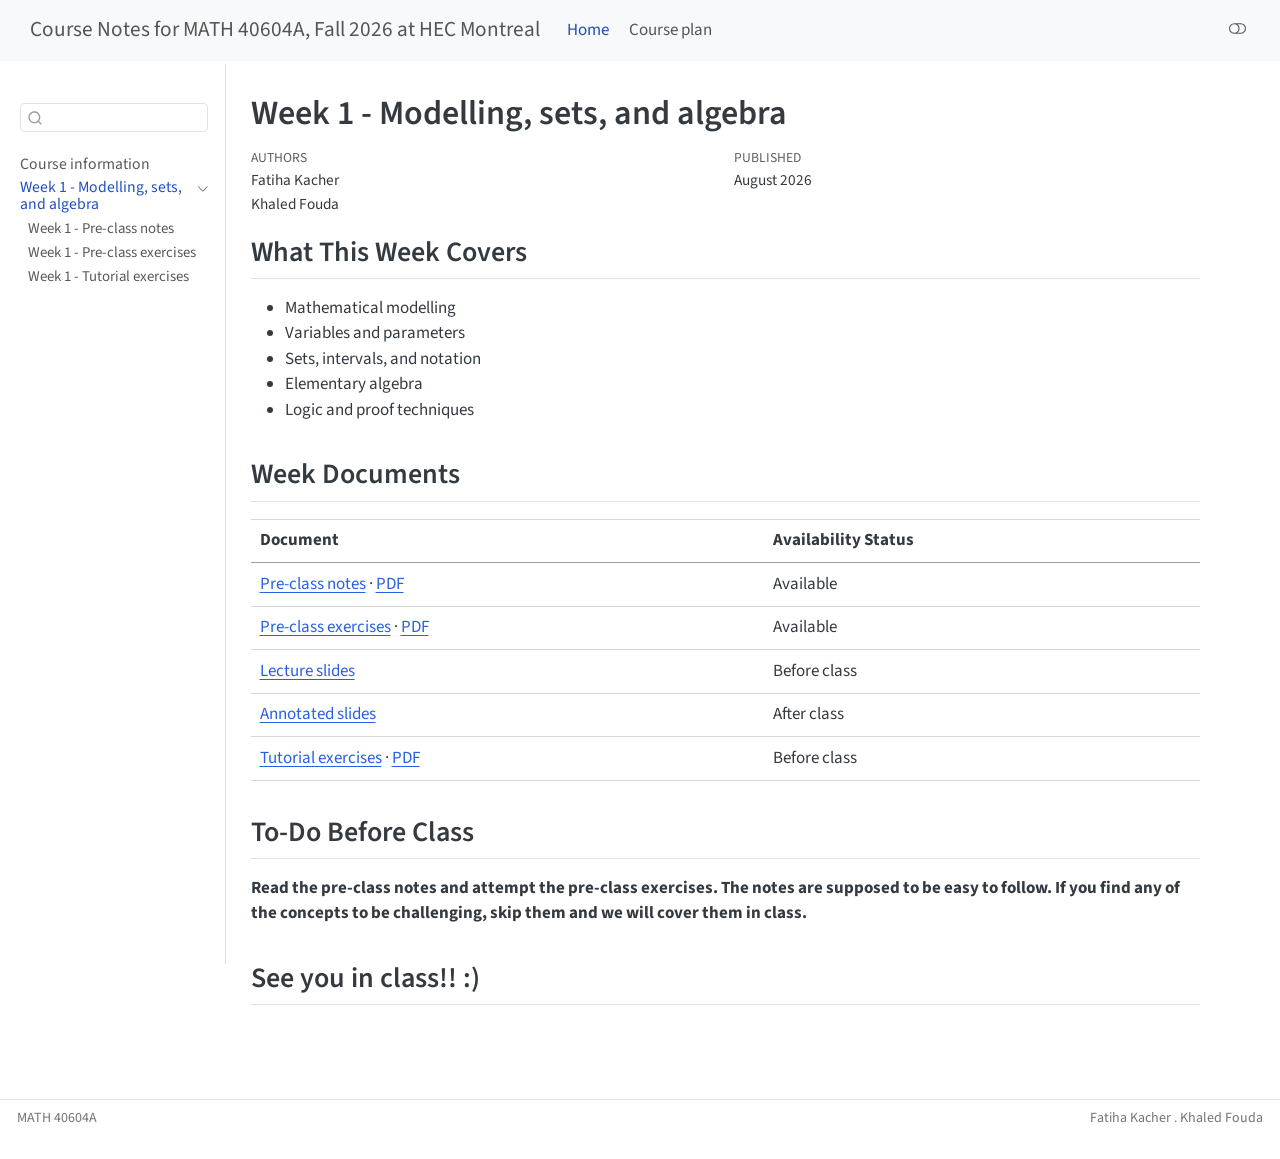
==== weeks/w01/index.html @ b00e344f "Built site for gh-pages" ====
<!DOCTYPE html>
<html xmlns="http://www.w3.org/1999/xhtml" lang="en" xml:lang="en"><head>

<meta charset="utf-8">
<meta name="generator" content="quarto-1.9.37">

<meta name="viewport" content="width=device-width, initial-scale=1.0, user-scalable=yes">

<meta name="author" content="Fatiha Kacher">
<meta name="author" content="Khaled Fouda">

<title>Week 1 - Modelling, sets, and algebra – Course Notes for MATH 40604A, Fall 2026 at HEC Montreal</title>
<style>
/* Default styles provided by pandoc.
** See https://pandoc.org/MANUAL.html#variables-for-html for config info.
*/
code{white-space: pre-wrap;}
span.smallcaps{font-variant: small-caps;}
div.columns{display: flex; gap: min(4vw, 1.5em);}
div.column{flex: auto; overflow-x: auto;}
div.hanging-indent{margin-left: 1.5em; text-indent: -1.5em;}
ul.task-list{list-style: none;}
ul.task-list li input[type="checkbox"] {
  width: 0.8em;
  margin: 0 0.8em 0.2em -1em; /* quarto-specific, see https://github.com/quarto-dev/quarto-cli/issues/4556 */ 
  vertical-align: middle;
}
</style>


<script src="../../site_libs/quarto-nav/quarto-nav.js"></script>
<script src="../../site_libs/quarto-nav/headroom.min.js"></script>
<script src="../../site_libs/clipboard/clipboard.min.js"></script>
<script src="../../site_libs/quarto-search/autocomplete.umd.js"></script>
<script src="../../site_libs/quarto-search/fuse.min.js"></script>
<script src="../../site_libs/quarto-search/quarto-search.js"></script>
<meta name="quarto:offset" content="../../">
<script src="../../site_libs/quarto-html/quarto.js" type="module"></script>
<script src="../../site_libs/quarto-html/tabsets/tabsets.js" type="module"></script>
<script src="../../site_libs/quarto-html/popper.min.js"></script>
<script src="../../site_libs/quarto-html/tippy.umd.min.js"></script>
<script src="../../site_libs/quarto-html/anchor.min.js"></script>
<link href="../../site_libs/quarto-html/tippy.css" rel="stylesheet">
<link href="../../site_libs/quarto-html/quarto-syntax-highlighting-7f8f88aac4f3542376d5c11b86a4c14d.css" rel="stylesheet" class="quarto-color-scheme" id="quarto-text-highlighting-styles">
<link href="../../site_libs/quarto-html/quarto-syntax-highlighting-dark-d0ae9245876894da5ac7e18953ecc5cc.css" rel="stylesheet" class="quarto-color-scheme quarto-color-alternate" id="quarto-text-highlighting-styles">
<link href="../../site_libs/quarto-html/quarto-syntax-highlighting-7f8f88aac4f3542376d5c11b86a4c14d.css" rel="stylesheet" class="quarto-color-scheme-extra" id="quarto-text-highlighting-styles">
<script src="../../site_libs/bootstrap/bootstrap.min.js"></script>
<link href="../../site_libs/bootstrap/bootstrap-icons.css" rel="stylesheet">
<link href="../../site_libs/bootstrap/bootstrap-f23b87d0f4880dd50cc732f1f76ab932.min.css" rel="stylesheet" append-hash="true" class="quarto-color-scheme" id="quarto-bootstrap" data-mode="light">
<link href="../../site_libs/bootstrap/bootstrap-dark-f20fd860e747afdd56fa80de740c06ae.min.css" rel="stylesheet" append-hash="true" class="quarto-color-scheme quarto-color-alternate" id="quarto-bootstrap" data-mode="dark">
<link href="../../site_libs/bootstrap/bootstrap-f23b87d0f4880dd50cc732f1f76ab932.min.css" rel="stylesheet" append-hash="true" class="quarto-color-scheme-extra" id="quarto-bootstrap" data-mode="light">
<script id="quarto-search-options" type="application/json">{
  "location": "sidebar",
  "copy-button": false,
  "collapse-after": 3,
  "panel-placement": "start",
  "type": "textbox",
  "limit": 50,
  "keyboard-shortcut": [
    "f",
    "/",
    "s"
  ],
  "language": {
    "search-no-results-text": "No results",
    "search-matching-documents-text": "matching documents",
    "search-copy-link-title": "Copy link to search",
    "search-hide-matches-text": "Hide additional matches",
    "search-more-match-text": "more match in this document",
    "search-more-matches-text": "more matches in this document",
    "search-clear-button-title": "Clear",
    "search-text-placeholder": "",
    "search-detached-cancel-button-title": "Cancel",
    "search-submit-button-title": "Submit",
    "search-label": "Search"
  }
}</script>


</head>

<body class="nav-sidebar docked nav-fixed fullcontent quarto-light"><script id="quarto-html-before-body" type="application/javascript">
    const toggleBodyColorMode = (bsSheetEl) => {
      const mode = bsSheetEl.getAttribute("data-mode");
      const bodyEl = window.document.querySelector("body");
      if (mode === "dark") {
        bodyEl.classList.add("quarto-dark");
        bodyEl.classList.remove("quarto-light");
      } else {
        bodyEl.classList.add("quarto-light");
        bodyEl.classList.remove("quarto-dark");
      }
    }
    const toggleBodyColorPrimary = () => {
      const bsSheetEl = window.document.querySelector("link#quarto-bootstrap:not([rel=disabled-stylesheet])");
      if (bsSheetEl) {
        toggleBodyColorMode(bsSheetEl);
      }
    }
    const setColorSchemeToggle = (alternate) => {
      const toggles = window.document.querySelectorAll('.quarto-color-scheme-toggle');
      for (let i=0; i < toggles.length; i++) {
        const toggle = toggles[i];
        if (toggle) {
          if (alternate) {
            toggle.classList.add("alternate");
          } else {
            toggle.classList.remove("alternate");
          }
        }
      }
    };
    const toggleColorMode = (alternate) => {
      // Switch the stylesheets
      const primaryStylesheets = window.document.querySelectorAll('link.quarto-color-scheme:not(.quarto-color-alternate)');
      const alternateStylesheets = window.document.querySelectorAll('link.quarto-color-scheme.quarto-color-alternate');
      manageTransitions('#quarto-margin-sidebar .nav-link', false);
      if (alternate) {
        // note: dark is layered on light, we don't disable primary!
        enableStylesheet(alternateStylesheets);
        for (const sheetNode of alternateStylesheets) {
          if (sheetNode.id === "quarto-bootstrap") {
            toggleBodyColorMode(sheetNode);
          }
        }
      } else {
        disableStylesheet(alternateStylesheets);
        enableStylesheet(primaryStylesheets)
        toggleBodyColorPrimary();
      }
      manageTransitions('#quarto-margin-sidebar .nav-link', true);
      // Switch the toggles
      setColorSchemeToggle(alternate)
      // Hack to workaround the fact that safari doesn't
      // properly recolor the scrollbar when toggling (#1455)
      if (navigator.userAgent.indexOf('Safari') > 0 && navigator.userAgent.indexOf('Chrome') == -1) {
        manageTransitions("body", false);
        window.scrollTo(0, 1);
        setTimeout(() => {
          window.scrollTo(0, 0);
          manageTransitions("body", true);
        }, 40);
      }
    }
    const disableStylesheet = (stylesheets) => {
      for (let i=0; i < stylesheets.length; i++) {
        const stylesheet = stylesheets[i];
        stylesheet.rel = 'disabled-stylesheet';
      }
    }
    const enableStylesheet = (stylesheets) => {
      for (let i=0; i < stylesheets.length; i++) {
        const stylesheet = stylesheets[i];
        if(stylesheet.rel !== 'stylesheet') { // for Chrome, which will still FOUC without this check
          stylesheet.rel = 'stylesheet';
        }
      }
    }
    const manageTransitions = (selector, allowTransitions) => {
      const els = window.document.querySelectorAll(selector);
      for (let i=0; i < els.length; i++) {
        const el = els[i];
        if (allowTransitions) {
          el.classList.remove('notransition');
        } else {
          el.classList.add('notransition');
        }
      }
    }
    const isFileUrl = () => {
      return window.location.protocol === 'file:';
    }
    const hasAlternateSentinel = () => {
      let styleSentinel = getColorSchemeSentinel();
      if (styleSentinel !== null) {
        return styleSentinel === "alternate";
      } else {
        return false;
      }
    }
    const setStyleSentinel = (alternate) => {
      const value = alternate ? "alternate" : "default";
      if (!isFileUrl()) {
        window.localStorage.setItem("quarto-color-scheme", value);
      } else {
        localAlternateSentinel = value;
      }
    }
    const getColorSchemeSentinel = () => {
      if (!isFileUrl()) {
        const storageValue = window.localStorage.getItem("quarto-color-scheme");
        return storageValue != null ? storageValue : localAlternateSentinel;
      } else {
        return localAlternateSentinel;
      }
    }
    const toggleGiscusIfUsed = (isAlternate, darkModeDefault) => {
      const baseTheme = document.querySelector('#giscus-base-theme')?.value ?? 'light';
      const alternateTheme = document.querySelector('#giscus-alt-theme')?.value ?? 'dark';
      let newTheme = '';
      if(authorPrefersDark) {
        newTheme = isAlternate ? baseTheme : alternateTheme;
      } else {
        newTheme = isAlternate ? alternateTheme : baseTheme;
      }
      const changeGiscusTheme = () => {
        // From: https://github.com/giscus/giscus/issues/336
        const sendMessage = (message) => {
          const iframe = document.querySelector('iframe.giscus-frame');
          if (!iframe) return;
          iframe.contentWindow.postMessage({ giscus: message }, 'https://giscus.app');
        }
        sendMessage({
          setConfig: {
            theme: newTheme
          }
        });
      }
      const isGiscussLoaded = window.document.querySelector('iframe.giscus-frame') !== null;
      if (isGiscussLoaded) {
        changeGiscusTheme();
      }
    };
    const authorPrefersDark = false;
    const darkModeDefault = authorPrefersDark;
      document.querySelector('link#quarto-text-highlighting-styles.quarto-color-scheme-extra').rel = 'disabled-stylesheet';
      document.querySelector('link#quarto-bootstrap.quarto-color-scheme-extra').rel = 'disabled-stylesheet';
    let localAlternateSentinel = darkModeDefault ? 'alternate' : 'default';
    // Dark / light mode switch
    window.quartoToggleColorScheme = () => {
      // Read the current dark / light value
      let toAlternate = !hasAlternateSentinel();
      toggleColorMode(toAlternate);
      setStyleSentinel(toAlternate);
      toggleGiscusIfUsed(toAlternate, darkModeDefault);
      window.dispatchEvent(new Event('resize'));
    };
    // Switch to dark mode if need be
    if (hasAlternateSentinel()) {
      toggleColorMode(true);
    } else {
      toggleColorMode(false);
    }
  </script>

<div id="quarto-search-results"></div>
  <header id="quarto-header" class="headroom fixed-top">
    <nav class="navbar navbar-expand-lg " data-bs-theme="dark">
      <div class="navbar-container container-fluid">
      <div class="navbar-brand-container mx-auto">
    <a class="navbar-brand" href="../../index.html">
    <span class="navbar-title">Course Notes for MATH 40604A, Fall 2026 at HEC Montreal</span>
    </a>
  </div>
          <button class="navbar-toggler" type="button" data-bs-toggle="collapse" data-bs-target="#navbarCollapse" aria-controls="navbarCollapse" role="menu" aria-expanded="false" aria-label="Toggle navigation" onclick="if (window.quartoToggleHeadroom) { window.quartoToggleHeadroom(); }">
  <span class="navbar-toggler-icon"></span>
</button>
          <div class="collapse navbar-collapse" id="navbarCollapse">
            <ul class="navbar-nav navbar-nav-scroll me-auto">
  <li class="nav-item">
    <a class="nav-link active" href="../../index.html" aria-current="page"> 
<span class="menu-text">Home</span></a>
  </li>  
  <li class="nav-item">
    <a class="nav-link" href="../../course-plan.html"> 
<span class="menu-text">Course plan</span></a>
  </li>  
</ul>
          </div> <!-- /navcollapse -->
            <div class="quarto-navbar-tools">
  <a href="" class="quarto-color-scheme-toggle quarto-navigation-tool  px-1" onclick="window.quartoToggleColorScheme(); return false;" title="Toggle dark mode"><i class="bi"></i></a>
</div>
      </div> <!-- /container-fluid -->
    </nav>
  <nav class="quarto-secondary-nav">
    <div class="container-fluid d-flex">
      <button type="button" class="quarto-btn-toggle btn" data-bs-toggle="collapse" role="button" data-bs-target=".quarto-sidebar-collapse-item" aria-controls="quarto-sidebar" aria-expanded="false" aria-label="Toggle sidebar navigation" onclick="if (window.quartoToggleHeadroom) { window.quartoToggleHeadroom(); }">
        <i class="bi bi-layout-text-sidebar-reverse"></i>
      </button>
        <nav class="quarto-page-breadcrumbs" aria-label="breadcrumb"><ol class="breadcrumb"><li class="breadcrumb-item"><a href="../../weeks/w01/index.html">Week 1 - Modelling, sets, and algebra</a></li></ol></nav>
        <a class="flex-grow-1" role="navigation" data-bs-toggle="collapse" data-bs-target=".quarto-sidebar-collapse-item" aria-controls="quarto-sidebar" aria-expanded="false" aria-label="Toggle sidebar navigation" onclick="if (window.quartoToggleHeadroom) { window.quartoToggleHeadroom(); }">      
        </a>
      <button type="button" class="btn quarto-search-button" aria-label="Search" onclick="window.quartoOpenSearch();">
        <i class="bi bi-search"></i>
      </button>
    </div>
  </nav>
</header>
<!-- content -->
<div id="quarto-content" class="quarto-container page-columns page-rows-contents page-layout-article page-navbar">
<!-- sidebar -->
  <nav id="quarto-sidebar" class="sidebar collapse collapse-horizontal quarto-sidebar-collapse-item sidebar-navigation docked overflow-auto">
        <div class="mt-2 flex-shrink-0 align-items-center">
        <div class="sidebar-search">
        <div id="quarto-search" class="" title="Search"></div>
        </div>
        </div>
    <div class="sidebar-menu-container"> 
    <ul class="list-unstyled mt-1">
        <li class="sidebar-item">
  <div class="sidebar-item-container"> 
  <a href="../../index.html" class="sidebar-item-text sidebar-link">
 <span class="menu-text">Course information</span></a>
  </div>
</li>
        <li class="sidebar-item sidebar-item-section">
      <div class="sidebar-item-container"> 
            <a href="../../weeks/w01/index.html" class="sidebar-item-text sidebar-link active">
 <span class="menu-text">Week 1 - Modelling, sets, and algebra</span></a>
          <a class="sidebar-item-toggle text-start" data-bs-toggle="collapse" data-bs-target="#quarto-sidebar-section-1" role="navigation" aria-expanded="true" aria-label="Toggle section">
            <i class="bi bi-chevron-right ms-2"></i>
          </a> 
      </div>
      <ul id="quarto-sidebar-section-1" class="collapse list-unstyled sidebar-section depth1 show">  
          <li class="sidebar-item">
  <div class="sidebar-item-container"> 
  <a href="../../weeks/w01/w01-1-preclass.html" class="sidebar-item-text sidebar-link">
 <span class="menu-text">Week 1 - Pre-class notes</span></a>
  </div>
</li>
          <li class="sidebar-item">
  <div class="sidebar-item-container"> 
  <a href="../../weeks/w01/w01-2-preclass-ex.html" class="sidebar-item-text sidebar-link">
 <span class="menu-text">Week 1 - Pre-class exercises</span></a>
  </div>
</li>
          <li class="sidebar-item">
  <div class="sidebar-item-container"> 
  <a href="../../weeks/w01/w01-4-tutorial.html" class="sidebar-item-text sidebar-link">
 <span class="menu-text">Week 1 - Tutorial exercises</span></a>
  </div>
</li>
      </ul>
  </li>
    </ul>
    </div>
</nav>
<div id="quarto-sidebar-glass" class="quarto-sidebar-collapse-item" data-bs-toggle="collapse" data-bs-target=".quarto-sidebar-collapse-item"></div>
<!-- margin-sidebar -->
    
<!-- main -->
<main class="content" id="quarto-document-content">


<header id="title-block-header" class="quarto-title-block default">
<div class="quarto-title">
<h1 class="title">Week 1 - Modelling, sets, and algebra</h1>
</div>



<div class="quarto-title-meta">

    <div>
    <div class="quarto-title-meta-heading">Authors</div>
    <div class="quarto-title-meta-contents">
             <p>Fatiha Kacher </p>
             <p>Khaled Fouda </p>
          </div>
  </div>
    
    <div>
    <div class="quarto-title-meta-heading">Published</div>
    <div class="quarto-title-meta-contents">
      <p class="date">August 2026</p>
    </div>
  </div>
  
    
  </div>
  


</header>


<section id="what-this-week-covers" class="level2">
<h2 class="anchored" data-anchor-id="what-this-week-covers">What This Week Covers</h2>
<ul>
<li>Mathematical modelling</li>
<li>Variables and parameters</li>
<li>Sets, intervals, and notation</li>
<li>Elementary algebra</li>
<li>Logic and proof techniques</li>
</ul>
</section>
<section id="week-documents" class="level2">
<h2 class="anchored" data-anchor-id="week-documents">Week Documents</h2>
<table class="caption-top table">
<thead>
<tr class="header">
<th style="text-align: left;">Document</th>
<th style="text-align: left;">Availability Status</th>
</tr>
</thead>
<tbody>
<tr class="odd">
<td style="text-align: left;"><a href="../../weeks/w01/w01-1-preclass.html">Pre-class notes</a> · <a href="w01-1-preclass.pdf">PDF</a></td>
<td style="text-align: left;">Available</td>
</tr>
<tr class="even">
<td style="text-align: left;"><a href="../../weeks/w01/w01-2-preclass-ex.html">Pre-class exercises</a> · <a href="w01-2-preclass-ex.pdf">PDF</a></td>
<td style="text-align: left;">Available</td>
</tr>
<tr class="odd">
<td style="text-align: left;"><a href="w01-3-slides.pdf">Lecture slides</a></td>
<td style="text-align: left;">Before class</td>
</tr>
<tr class="even">
<td style="text-align: left;"><a href="released/w01-3-slides-annotated.pdf">Annotated slides</a></td>
<td style="text-align: left;">After class</td>
</tr>
<tr class="odd">
<td style="text-align: left;"><a href="../../weeks/w01/w01-4-tutorial.html">Tutorial exercises</a> · <a href="w01-4-tutorial.pdf">PDF</a></td>
<td style="text-align: left;">Before class</td>
</tr>
</tbody>
</table>
</section>
<section id="to-do-before-class" class="level2">
<h2 class="anchored" data-anchor-id="to-do-before-class">To-Do Before Class</h2>
<p><strong>Read the pre-class notes and attempt the pre-class exercises. The notes are supposed to be easy to follow. If you find any of the concepts to be challenging, skip them and we will cover them in class.</strong></p>
</section>
<section id="see-you-in-class" class="level2">
<h2 class="anchored" data-anchor-id="see-you-in-class">See you in class!! :)</h2>


</section>

</main> <!-- /main -->
<script id="quarto-html-after-body" type="application/javascript">
  window.document.addEventListener("DOMContentLoaded", function (event) {
    // Ensure there is a toggle, if there isn't float one in the top right
    if (window.document.querySelector('.quarto-color-scheme-toggle') === null) {
      const a = window.document.createElement('a');
      a.classList.add('top-right');
      a.classList.add('quarto-color-scheme-toggle');
      a.href = "";
      a.onclick = function() { try { window.quartoToggleColorScheme(); } catch {} return false; };
      const i = window.document.createElement("i");
      i.classList.add('bi');
      a.appendChild(i);
      window.document.body.appendChild(a);
    }
    setColorSchemeToggle(hasAlternateSentinel())
    const icon = "";
    const anchorJS = new window.AnchorJS();
    anchorJS.options = {
      placement: 'right',
      icon: icon
    };
    anchorJS.add('.anchored');
    const isCodeAnnotation = (el) => {
      for (const clz of el.classList) {
        if (clz.startsWith('code-annotation-')) {                     
          return true;
        }
      }
      return false;
    }
    const onCopySuccess = function(e) {
      // button target
      const button = e.trigger;
      // don't keep focus
      button.blur();
      // flash "checked"
      button.classList.add('code-copy-button-checked');
      var currentTitle = button.getAttribute("title");
      button.setAttribute("title", "Copied!");
      let tooltip;
      if (window.bootstrap) {
        button.setAttribute("data-bs-toggle", "tooltip");
        button.setAttribute("data-bs-placement", "left");
        button.setAttribute("data-bs-title", "Copied!");
        tooltip = new bootstrap.Tooltip(button, 
          { trigger: "manual", 
            customClass: "code-copy-button-tooltip",
            offset: [0, -8]});
        tooltip.show();    
      }
      setTimeout(function() {
        if (tooltip) {
          tooltip.hide();
          button.removeAttribute("data-bs-title");
          button.removeAttribute("data-bs-toggle");
          button.removeAttribute("data-bs-placement");
        }
        button.setAttribute("title", currentTitle);
        button.classList.remove('code-copy-button-checked');
      }, 1000);
      // clear code selection
      e.clearSelection();
    }
    const getTextToCopy = function(trigger) {
      const outerScaffold = trigger.parentElement.cloneNode(true);
      const codeEl = outerScaffold.querySelector('code');
      for (const childEl of codeEl.children) {
        if (isCodeAnnotation(childEl)) {
          childEl.remove();
        }
      }
      return codeEl.innerText;
    }
    const clipboard = new window.ClipboardJS('.code-copy-button:not([data-in-quarto-modal])', {
      text: getTextToCopy
    });
    clipboard.on('success', onCopySuccess);
    if (window.document.getElementById('quarto-embedded-source-code-modal')) {
      const clipboardModal = new window.ClipboardJS('.code-copy-button[data-in-quarto-modal]', {
        text: getTextToCopy,
        container: window.document.getElementById('quarto-embedded-source-code-modal')
      });
      clipboardModal.on('success', onCopySuccess);
    }
      var localhostRegex = new RegExp(/^(?:http|https):\/\/localhost\:?[0-9]*\//);
      var mailtoRegex = new RegExp(/^mailto:/);
        var filterRegex = new RegExp("https:\/\/khaledfouda\.github\.io\/MATH40604_course-notes\/");
      var isInternal = (href) => {
          return filterRegex.test(href) || localhostRegex.test(href) || mailtoRegex.test(href);
      }
      // Inspect non-navigation links and adorn them if external
     var links = window.document.querySelectorAll('a[href]:not(.nav-link):not(.navbar-brand):not(.toc-action):not(.sidebar-link):not(.sidebar-item-toggle):not(.pagination-link):not(.no-external):not([aria-hidden]):not(.dropdown-item):not(.quarto-navigation-tool):not(.about-link)');
      for (var i=0; i<links.length; i++) {
        const link = links[i];
        if (!isInternal(link.href)) {
          // undo the damage that might have been done by quarto-nav.js in the case of
          // links that we want to consider external
          if (link.dataset.originalHref !== undefined) {
            link.href = link.dataset.originalHref;
          }
        }
      }
    function tippyHover(el, contentFn, onTriggerFn, onUntriggerFn) {
      const config = {
        allowHTML: true,
        maxWidth: 500,
        delay: 100,
        arrow: false,
        appendTo: function(el) {
            return el.parentElement;
        },
        interactive: true,
        interactiveBorder: 10,
        theme: 'quarto',
        placement: 'bottom-start',
      };
      if (contentFn) {
        config.content = contentFn;
      }
      if (onTriggerFn) {
        config.onTrigger = onTriggerFn;
      }
      if (onUntriggerFn) {
        config.onUntrigger = onUntriggerFn;
      }
      window.tippy(el, config); 
    }
    const noterefs = window.document.querySelectorAll('a[role="doc-noteref"]');
    for (var i=0; i<noterefs.length; i++) {
      const ref = noterefs[i];
      tippyHover(ref, function() {
        // use id or data attribute instead here
        let href = ref.getAttribute('data-footnote-href') || ref.getAttribute('href');
        try { href = new URL(href).hash; } catch {}
        const id = href.replace(/^#\/?/, "");
        const note = window.document.getElementById(id);
        if (note) {
          return note.innerHTML;
        } else {
          return "";
        }
      });
    }
    const xrefs = window.document.querySelectorAll('a.quarto-xref');
    const processXRef = (id, note) => {
      // Strip column container classes
      const stripColumnClz = (el) => {
        el.classList.remove("page-full", "page-columns");
        if (el.children) {
          for (const child of el.children) {
            stripColumnClz(child);
          }
        }
      }
      stripColumnClz(note)
      if (id === null || id.startsWith('sec-')) {
        // Special case sections, only their first couple elements
        const container = document.createElement("div");
        if (note.children && note.children.length > 2) {
          container.appendChild(note.children[0].cloneNode(true));
          for (let i = 1; i < note.children.length; i++) {
            const child = note.children[i];
            if (child.tagName === "P" && child.innerText === "") {
              continue;
            } else {
              container.appendChild(child.cloneNode(true));
              break;
            }
          }
          if (window.Quarto?.typesetMath) {
            window.Quarto.typesetMath(container);
          }
          return container.innerHTML
        } else {
          if (window.Quarto?.typesetMath) {
            window.Quarto.typesetMath(note);
          }
          return note.innerHTML;
        }
      } else {
        // Remove any anchor links if they are present
        const anchorLink = note.querySelector('a.anchorjs-link');
        if (anchorLink) {
          anchorLink.remove();
        }
        if (window.Quarto?.typesetMath) {
          window.Quarto.typesetMath(note);
        }
        if (note.classList.contains("callout")) {
          return note.outerHTML;
        } else {
          return note.innerHTML;
        }
      }
    }
    for (var i=0; i<xrefs.length; i++) {
      const xref = xrefs[i];
      tippyHover(xref, undefined, function(instance) {
        instance.disable();
        let url = xref.getAttribute('href');
        let hash = undefined; 
        if (url.startsWith('#')) {
          hash = url;
        } else {
          try { hash = new URL(url).hash; } catch {}
        }
        if (hash) {
          const id = hash.replace(/^#\/?/, "");
          const note = window.document.getElementById(id);
          if (note !== null) {
            try {
              const html = processXRef(id, note.cloneNode(true));
              instance.setContent(html);
            } finally {
              instance.enable();
              instance.show();
            }
          } else {
            // See if we can fetch this
            fetch(url.split('#')[0])
            .then(res => res.text())
            .then(html => {
              const parser = new DOMParser();
              const htmlDoc = parser.parseFromString(html, "text/html");
              const note = htmlDoc.getElementById(id);
              if (note !== null) {
                const html = processXRef(id, note);
                instance.setContent(html);
              } 
            }).finally(() => {
              instance.enable();
              instance.show();
            });
          }
        } else {
          // See if we can fetch a full url (with no hash to target)
          // This is a special case and we should probably do some content thinning / targeting
          fetch(url)
          .then(res => res.text())
          .then(html => {
            const parser = new DOMParser();
            const htmlDoc = parser.parseFromString(html, "text/html");
            const note = htmlDoc.querySelector('main.content');
            if (note !== null) {
              // This should only happen for chapter cross references
              // (since there is no id in the URL)
              // remove the first header
              if (note.children.length > 0 && note.children[0].tagName === "HEADER") {
                note.children[0].remove();
              }
              const html = processXRef(null, note);
              instance.setContent(html);
            } 
          }).finally(() => {
            instance.enable();
            instance.show();
          });
        }
      }, function(instance) {
      });
    }
        let selectedAnnoteEl;
        const selectorForAnnotation = ( cell, annotation) => {
          let cellAttr = 'data-code-cell="' + cell + '"';
          let lineAttr = 'data-code-annotation="' +  annotation + '"';
          const selector = 'span[' + cellAttr + '][' + lineAttr + ']';
          return selector;
        }
        const selectCodeLines = (annoteEl) => {
          const doc = window.document;
          const targetCell = annoteEl.getAttribute("data-target-cell");
          const targetAnnotation = annoteEl.getAttribute("data-target-annotation");
          const annoteSpan = window.document.querySelector(selectorForAnnotation(targetCell, targetAnnotation));
          const lines = annoteSpan.getAttribute("data-code-lines").split(",");
          const lineIds = lines.map((line) => {
            return targetCell + "-" + line;
          })
          let top = null;
          let height = null;
          let parent = null;
          if (lineIds.length > 0) {
              //compute the position of the single el (top and bottom and make a div)
              const el = window.document.getElementById(lineIds[0]);
              top = el.offsetTop;
              height = el.offsetHeight;
              parent = el.parentElement.parentElement;
            if (lineIds.length > 1) {
              const lastEl = window.document.getElementById(lineIds[lineIds.length - 1]);
              const bottom = lastEl.offsetTop + lastEl.offsetHeight;
              height = bottom - top;
            }
            if (top !== null && height !== null && parent !== null) {
              // cook up a div (if necessary) and position it 
              let div = window.document.getElementById("code-annotation-line-highlight");
              if (div === null) {
                div = window.document.createElement("div");
                div.setAttribute("id", "code-annotation-line-highlight");
                div.style.position = 'absolute';
                parent.appendChild(div);
              }
              div.style.top = top - 2 + "px";
              div.style.height = height + 4 + "px";
              div.style.left = 0;
              let gutterDiv = window.document.getElementById("code-annotation-line-highlight-gutter");
              if (gutterDiv === null) {
                gutterDiv = window.document.createElement("div");
                gutterDiv.setAttribute("id", "code-annotation-line-highlight-gutter");
                gutterDiv.style.position = 'absolute';
                const codeCell = window.document.getElementById(targetCell);
                const gutter = codeCell.querySelector('.code-annotation-gutter');
                gutter.appendChild(gutterDiv);
              }
              gutterDiv.style.top = top - 2 + "px";
              gutterDiv.style.height = height + 4 + "px";
            }
            selectedAnnoteEl = annoteEl;
          }
        };
        const unselectCodeLines = () => {
          const elementsIds = ["code-annotation-line-highlight", "code-annotation-line-highlight-gutter"];
          elementsIds.forEach((elId) => {
            const div = window.document.getElementById(elId);
            if (div) {
              div.remove();
            }
          });
          selectedAnnoteEl = undefined;
        };
          // Handle positioning of the toggle
      window.addEventListener(
        "resize",
        throttle(() => {
          elRect = undefined;
          if (selectedAnnoteEl) {
            selectCodeLines(selectedAnnoteEl);
          }
        }, 10)
      );
      function throttle(fn, ms) {
      let throttle = false;
      let timer;
        return (...args) => {
          if(!throttle) { // first call gets through
              fn.apply(this, args);
              throttle = true;
          } else { // all the others get throttled
              if(timer) clearTimeout(timer); // cancel #2
              timer = setTimeout(() => {
                fn.apply(this, args);
                timer = throttle = false;
              }, ms);
          }
        };
      }
        // Attach click handler to the DT
        const annoteDls = window.document.querySelectorAll('dt[data-target-cell]');
        for (const annoteDlNode of annoteDls) {
          annoteDlNode.addEventListener('click', (event) => {
            const clickedEl = event.target;
            if (clickedEl !== selectedAnnoteEl) {
              unselectCodeLines();
              const activeEl = window.document.querySelector('dt[data-target-cell].code-annotation-active');
              if (activeEl) {
                activeEl.classList.remove('code-annotation-active');
              }
              selectCodeLines(clickedEl);
              clickedEl.classList.add('code-annotation-active');
            } else {
              // Unselect the line
              unselectCodeLines();
              clickedEl.classList.remove('code-annotation-active');
            }
          });
        }
    const findCites = (el) => {
      const parentEl = el.parentElement;
      if (parentEl) {
        const cites = parentEl.dataset.cites;
        if (cites) {
          return {
            el,
            cites: cites.split(' ')
          };
        } else {
          return findCites(el.parentElement)
        }
      } else {
        return undefined;
      }
    };
    var bibliorefs = window.document.querySelectorAll('a[role="doc-biblioref"]');
    for (var i=0; i<bibliorefs.length; i++) {
      const ref = bibliorefs[i];
      const citeInfo = findCites(ref);
      if (citeInfo) {
        tippyHover(citeInfo.el, function() {
          var popup = window.document.createElement('div');
          citeInfo.cites.forEach(function(cite) {
            var citeDiv = window.document.createElement('div');
            citeDiv.classList.add('hanging-indent');
            citeDiv.classList.add('csl-entry');
            var biblioDiv = window.document.getElementById('ref-' + cite);
            if (biblioDiv) {
              citeDiv.innerHTML = biblioDiv.innerHTML;
            }
            popup.appendChild(citeDiv);
          });
          return popup.innerHTML;
        });
      }
    }
  });
  </script>
</div> <!-- /content -->
<footer class="footer">
  <div class="nav-footer">
    <div class="nav-footer-left">
<p>MATH 40604A</p>
</div>   
    <div class="nav-footer-center">
      &nbsp;
    </div>
    <div class="nav-footer-right">
<p>Fatiha Kacher . Khaled Fouda</p>
</div>
  </div>
</footer>




</body></html>
---- site_libs/quarto-html/tippy.css ----
.tippy-box[data-animation=fade][data-state=hidden]{opacity:0}[data-tippy-root]{max-width:calc(100vw - 10px)}.tippy-box{position:relative;background-color:#333;color:#fff;border-radius:4px;font-size:14px;line-height:1.4;white-space:normal;outline:0;transition-property:transform,visibility,opacity}.tippy-box[data-placement^=top]>.tippy-arrow{bottom:0}.tippy-box[data-placement^=top]>.tippy-arrow:before{bottom:-7px;left:0;border-width:8px 8px 0;border-top-color:initial;transform-origin:center top}.tippy-box[data-placement^=bottom]>.tippy-arrow{top:0}.tippy-box[data-placement^=bottom]>.tippy-arrow:before{top:-7px;left:0;border-width:0 8px 8px;border-bottom-color:initial;transform-origin:center bottom}.tippy-box[data-placement^=left]>.tippy-arrow{right:0}.tippy-box[data-placement^=left]>.tippy-arrow:before{border-width:8px 0 8px 8px;border-left-color:initial;right:-7px;transform-origin:center left}.tippy-box[data-placement^=right]>.tippy-arrow{left:0}.tippy-box[data-placement^=right]>.tippy-arrow:before{left:-7px;border-width:8px 8px 8px 0;border-right-color:initial;transform-origin:center right}.tippy-box[data-inertia][data-state=visible]{transition-timing-function:cubic-bezier(.54,1.5,.38,1.11)}.tippy-arrow{width:16px;height:16px;color:#333}.tippy-arrow:before{content:"";position:absolute;border-color:transparent;border-style:solid}.tippy-content{position:relative;padding:5px 9px;z-index:1}
---- site_libs/quarto-html/quarto-syntax-highlighting-7f8f88aac4f3542376d5c11b86a4c14d.css ----
/* quarto syntax highlight colors */
:root {
  --quarto-hl-ot-color: #003B4F;
  --quarto-hl-at-color: #657422;
  --quarto-hl-ss-color: #20794D;
  --quarto-hl-an-color: #5E5E5E;
  --quarto-hl-fu-color: #4758AB;
  --quarto-hl-st-color: #20794D;
  --quarto-hl-cf-color: #003B4F;
  --quarto-hl-op-color: #5E5E5E;
  --quarto-hl-er-color: #AD0000;
  --quarto-hl-bn-color: #AD0000;
  --quarto-hl-al-color: #AD0000;
  --quarto-hl-va-color: #111111;
  --quarto-hl-bu-color: inherit;
  --quarto-hl-ex-color: inherit;
  --quarto-hl-pp-color: #AD0000;
  --quarto-hl-in-color: #5E5E5E;
  --quarto-hl-vs-color: #20794D;
  --quarto-hl-wa-color: #5E5E5E;
  --quarto-hl-do-color: #5E5E5E;
  --quarto-hl-im-color: #00769E;
  --quarto-hl-ch-color: #20794D;
  --quarto-hl-dt-color: #AD0000;
  --quarto-hl-fl-color: #AD0000;
  --quarto-hl-co-color: #5E5E5E;
  --quarto-hl-cv-color: #5E5E5E;
  --quarto-hl-cn-color: #8f5902;
  --quarto-hl-sc-color: #5E5E5E;
  --quarto-hl-dv-color: #AD0000;
  --quarto-hl-kw-color: #003B4F;
}

/* other quarto variables */
:root {
  --quarto-font-monospace: SFMono-Regular, Menlo, Monaco, Consolas, "Liberation Mono", "Courier New", monospace;
}

/* syntax highlight based on Pandoc's rules */
pre > code.sourceCode > span {
  color: #003B4F;
}

code.sourceCode > span {
  color: #003B4F;
}

div.sourceCode,
div.sourceCode pre.sourceCode {
  color: #003B4F;
}

/* Normal */
code span {
  color: #003B4F;
}

/* Alert */
code span.al {
  color: #AD0000;
  font-style: inherit;
}

/* Annotation */
code span.an {
  color: #5E5E5E;
  font-style: inherit;
}

/* Attribute */
code span.at {
  color: #657422;
  font-style: inherit;
}

/* BaseN */
code span.bn {
  color: #AD0000;
  font-style: inherit;
}

/* BuiltIn */
code span.bu {
  font-style: inherit;
}

/* ControlFlow */
code span.cf {
  color: #003B4F;
  font-weight: bold;
  font-style: inherit;
}

/* Char */
code span.ch {
  color: #20794D;
  font-style: inherit;
}

/* Constant */
code span.cn {
  color: #8f5902;
  font-style: inherit;
}

/* Comment */
code span.co {
  color: #5E5E5E;
  font-style: inherit;
}

/* CommentVar */
code span.cv {
  color: #5E5E5E;
  font-style: italic;
}

/* Documentation */
code span.do {
  color: #5E5E5E;
  font-style: italic;
}

/* DataType */
code span.dt {
  color: #AD0000;
  font-style: inherit;
}

/* DecVal */
code span.dv {
  color: #AD0000;
  font-style: inherit;
}

/* Error */
code span.er {
  color: #AD0000;
  font-style: inherit;
}

/* Extension */
code span.ex {
  font-style: inherit;
}

/* Float */
code span.fl {
  color: #AD0000;
  font-style: inherit;
}

/* Function */
code span.fu {
  color: #4758AB;
  font-style: inherit;
}

/* Import */
code span.im {
  color: #00769E;
  font-style: inherit;
}

/* Information */
code span.in {
  color: #5E5E5E;
  font-style: inherit;
}

/* Keyword */
code span.kw {
  color: #003B4F;
  font-weight: bold;
  font-style: inherit;
}

/* Operator */
code span.op {
  color: #5E5E5E;
  font-style: inherit;
}

/* Other */
code span.ot {
  color: #003B4F;
  font-style: inherit;
}

/* Preprocessor */
code span.pp {
  color: #AD0000;
  font-style: inherit;
}

/* SpecialChar */
code span.sc {
  color: #5E5E5E;
  font-style: inherit;
}

/* SpecialString */
code span.ss {
  color: #20794D;
  font-style: inherit;
}

/* String */
code span.st {
  color: #20794D;
  font-style: inherit;
}

/* Variable */
code span.va {
  color: #111111;
  font-style: inherit;
}

/* VerbatimString */
code span.vs {
  color: #20794D;
  font-style: inherit;
}

/* Warning */
code span.wa {
  color: #5E5E5E;
  font-style: italic;
}

.prevent-inlining {
  content: "</";
}

/*# sourceMappingURL=789ad8cd35626ba772517505b42a116e.css.map */
---- site_libs/quarto-html/quarto-syntax-highlighting-dark-d0ae9245876894da5ac7e18953ecc5cc.css ----
/* quarto syntax highlight colors */
:root {
  --quarto-hl-al-color: #f07178;
  --quarto-hl-an-color: #d4d0ab;
  --quarto-hl-at-color: #00e0e0;
  --quarto-hl-bn-color: #d4d0ab;
  --quarto-hl-bu-color: #abe338;
  --quarto-hl-ch-color: #abe338;
  --quarto-hl-co-color: #f8f8f2;
  --quarto-hl-cv-color: #ffd700;
  --quarto-hl-cn-color: #ffd700;
  --quarto-hl-cf-color: #ffa07a;
  --quarto-hl-dt-color: #ffa07a;
  --quarto-hl-dv-color: #d4d0ab;
  --quarto-hl-do-color: #f8f8f2;
  --quarto-hl-er-color: #f07178;
  --quarto-hl-ex-color: #00e0e0;
  --quarto-hl-fl-color: #d4d0ab;
  --quarto-hl-fu-color: #ffa07a;
  --quarto-hl-im-color: #abe338;
  --quarto-hl-in-color: #d4d0ab;
  --quarto-hl-kw-color: #ffa07a;
  --quarto-hl-op-color: #ffa07a;
  --quarto-hl-ot-color: #00e0e0;
  --quarto-hl-pp-color: #dcc6e0;
  --quarto-hl-re-color: #00e0e0;
  --quarto-hl-sc-color: #abe338;
  --quarto-hl-ss-color: #abe338;
  --quarto-hl-st-color: #abe338;
  --quarto-hl-va-color: #00e0e0;
  --quarto-hl-vs-color: #abe338;
  --quarto-hl-wa-color: #dcc6e0;
}

/* other quarto variables */
:root {
  --quarto-font-monospace: SFMono-Regular, Menlo, Monaco, Consolas, "Liberation Mono", "Courier New", monospace;
}

/* syntax highlight based on Pandoc's rules */
pre > code.sourceCode > span {
  color: #f8f8f2;
}

code.sourceCode > span {
  color: #f8f8f2;
}

div.sourceCode,
div.sourceCode pre.sourceCode {
  color: #f8f8f2;
}

/* Normal */
code span {
  color: #f8f8f2;
}

/* Alert */
code span.al {
  color: #f07178;
}

/* Annotation */
code span.an {
  color: #d4d0ab;
}

/* Attribute */
code span.at {
  color: #00e0e0;
}

/* BaseN */
code span.bn {
  color: #d4d0ab;
}

/* BuiltIn */
code span.bu {
  color: #abe338;
}

/* ControlFlow */
code span.cf {
  font-weight: bold;
  color: #ffa07a;
}

/* Char */
code span.ch {
  color: #abe338;
}

/* Constant */
code span.cn {
  color: #ffd700;
}

/* Comment */
code span.co {
  font-style: italic;
  color: #f8f8f2;
}

/* CommentVar */
code span.cv {
  color: #ffd700;
}

/* Documentation */
code span.do {
  color: #f8f8f2;
}

/* DataType */
code span.dt {
  color: #ffa07a;
}

/* DecVal */
code span.dv {
  color: #d4d0ab;
}

/* Error */
code span.er {
  color: #f07178;
  text-decoration: underline;
}

/* Extension */
code span.ex {
  font-weight: bold;
  color: #00e0e0;
}

/* Float */
code span.fl {
  color: #d4d0ab;
}

/* Function */
code span.fu {
  color: #ffa07a;
}

/* Import */
code span.im {
  color: #abe338;
}

/* Information */
code span.in {
  color: #d4d0ab;
}

/* Keyword */
code span.kw {
  font-weight: bold;
  color: #ffa07a;
}

/* Operator */
code span.op {
  color: #ffa07a;
}

/* Other */
code span.ot {
  color: #00e0e0;
}

/* Preprocessor */
code span.pp {
  color: #dcc6e0;
}

/* RegionMarker */
code span.re {
  background-color: #f8f8f2;
  color: #00e0e0;
}

/* SpecialChar */
code span.sc {
  color: #abe338;
}

/* SpecialString */
code span.ss {
  color: #abe338;
}

/* String */
code span.st {
  color: #abe338;
}

/* Variable */
code span.va {
  color: #00e0e0;
}

/* VerbatimString */
code span.vs {
  color: #abe338;
}

/* Warning */
code span.wa {
  color: #dcc6e0;
}

.prevent-inlining {
  content: "</";
}

/*# sourceMappingURL=e2dac9153eaf3c552d5043f9565d03d7.css.map */
---- site_libs/quarto-html/quarto-syntax-highlighting-7f8f88aac4f3542376d5c11b86a4c14d.css ----
/* quarto syntax highlight colors */
:root {
  --quarto-hl-ot-color: #003B4F;
  --quarto-hl-at-color: #657422;
  --quarto-hl-ss-color: #20794D;
  --quarto-hl-an-color: #5E5E5E;
  --quarto-hl-fu-color: #4758AB;
  --quarto-hl-st-color: #20794D;
  --quarto-hl-cf-color: #003B4F;
  --quarto-hl-op-color: #5E5E5E;
  --quarto-hl-er-color: #AD0000;
  --quarto-hl-bn-color: #AD0000;
  --quarto-hl-al-color: #AD0000;
  --quarto-hl-va-color: #111111;
  --quarto-hl-bu-color: inherit;
  --quarto-hl-ex-color: inherit;
  --quarto-hl-pp-color: #AD0000;
  --quarto-hl-in-color: #5E5E5E;
  --quarto-hl-vs-color: #20794D;
  --quarto-hl-wa-color: #5E5E5E;
  --quarto-hl-do-color: #5E5E5E;
  --quarto-hl-im-color: #00769E;
  --quarto-hl-ch-color: #20794D;
  --quarto-hl-dt-color: #AD0000;
  --quarto-hl-fl-color: #AD0000;
  --quarto-hl-co-color: #5E5E5E;
  --quarto-hl-cv-color: #5E5E5E;
  --quarto-hl-cn-color: #8f5902;
  --quarto-hl-sc-color: #5E5E5E;
  --quarto-hl-dv-color: #AD0000;
  --quarto-hl-kw-color: #003B4F;
}

/* other quarto variables */
:root {
  --quarto-font-monospace: SFMono-Regular, Menlo, Monaco, Consolas, "Liberation Mono", "Courier New", monospace;
}

/* syntax highlight based on Pandoc's rules */
pre > code.sourceCode > span {
  color: #003B4F;
}

code.sourceCode > span {
  color: #003B4F;
}

div.sourceCode,
div.sourceCode pre.sourceCode {
  color: #003B4F;
}

/* Normal */
code span {
  color: #003B4F;
}

/* Alert */
code span.al {
  color: #AD0000;
  font-style: inherit;
}

/* Annotation */
code span.an {
  color: #5E5E5E;
  font-style: inherit;
}

/* Attribute */
code span.at {
  color: #657422;
  font-style: inherit;
}

/* BaseN */
code span.bn {
  color: #AD0000;
  font-style: inherit;
}

/* BuiltIn */
code span.bu {
  font-style: inherit;
}

/* ControlFlow */
code span.cf {
  color: #003B4F;
  font-weight: bold;
  font-style: inherit;
}

/* Char */
code span.ch {
  color: #20794D;
  font-style: inherit;
}

/* Constant */
code span.cn {
  color: #8f5902;
  font-style: inherit;
}

/* Comment */
code span.co {
  color: #5E5E5E;
  font-style: inherit;
}

/* CommentVar */
code span.cv {
  color: #5E5E5E;
  font-style: italic;
}

/* Documentation */
code span.do {
  color: #5E5E5E;
  font-style: italic;
}

/* DataType */
code span.dt {
  color: #AD0000;
  font-style: inherit;
}

/* DecVal */
code span.dv {
  color: #AD0000;
  font-style: inherit;
}

/* Error */
code span.er {
  color: #AD0000;
  font-style: inherit;
}

/* Extension */
code span.ex {
  font-style: inherit;
}

/* Float */
code span.fl {
  color: #AD0000;
  font-style: inherit;
}

/* Function */
code span.fu {
  color: #4758AB;
  font-style: inherit;
}

/* Import */
code span.im {
  color: #00769E;
  font-style: inherit;
}

/* Information */
code span.in {
  color: #5E5E5E;
  font-style: inherit;
}

/* Keyword */
code span.kw {
  color: #003B4F;
  font-weight: bold;
  font-style: inherit;
}

/* Operator */
code span.op {
  color: #5E5E5E;
  font-style: inherit;
}

/* Other */
code span.ot {
  color: #003B4F;
  font-style: inherit;
}

/* Preprocessor */
code span.pp {
  color: #AD0000;
  font-style: inherit;
}

/* SpecialChar */
code span.sc {
  color: #5E5E5E;
  font-style: inherit;
}

/* SpecialString */
code span.ss {
  color: #20794D;
  font-style: inherit;
}

/* String */
code span.st {
  color: #20794D;
  font-style: inherit;
}

/* Variable */
code span.va {
  color: #111111;
  font-style: inherit;
}

/* VerbatimString */
code span.vs {
  color: #20794D;
  font-style: inherit;
}

/* Warning */
code span.wa {
  color: #5E5E5E;
  font-style: italic;
}

.prevent-inlining {
  content: "</";
}

/*# sourceMappingURL=789ad8cd35626ba772517505b42a116e.css.map */
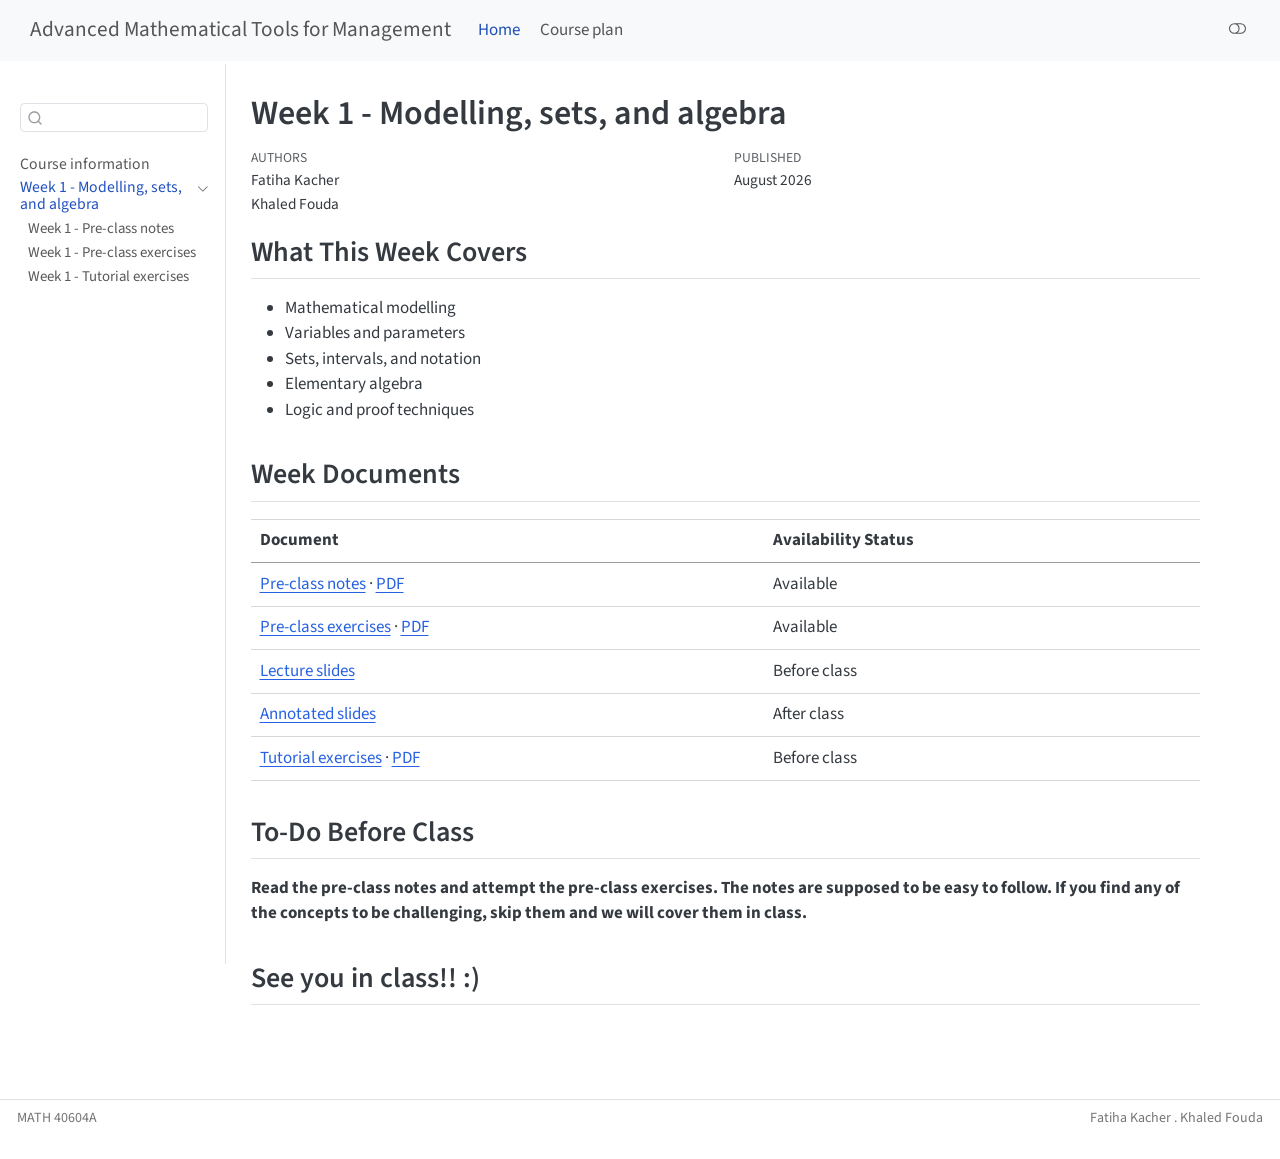
==== commit 1abdc8ec: "Built site for gh-pages" ====
--- a/weeks/w01/index.html
+++ b/weeks/w01/index.html
@@ -9,7 +9,7 @@
 <meta name="author" content="Fatiha Kacher">
 <meta name="author" content="Khaled Fouda">
 
-<title>Week 1 - Modelling, sets, and algebra – Course Notes for MATH 40604A, Fall 2026 at HEC Montreal</title>
+<title>Week 1 - Modelling, sets, and algebra – Advanced Mathematical Tools for Management</title>
 <style>
 /* Default styles provided by pandoc.
 ** See https://pandoc.org/MANUAL.html#variables-for-html for config info.
@@ -249,7 +249,7 @@
       <div class="navbar-container container-fluid">
       <div class="navbar-brand-container mx-auto">
     <a class="navbar-brand" href="../../index.html">
-    <span class="navbar-title">Course Notes for MATH 40604A, Fall 2026 at HEC Montreal</span>
+    <span class="navbar-title">Advanced Mathematical Tools for Management</span>
     </a>
   </div>
           <button class="navbar-toggler" type="button" data-bs-toggle="collapse" data-bs-target="#navbarCollapse" aria-controls="navbarCollapse" role="menu" aria-expanded="false" aria-label="Toggle navigation" onclick="if (window.quartoToggleHeadroom) { window.quartoToggleHeadroom(); }">
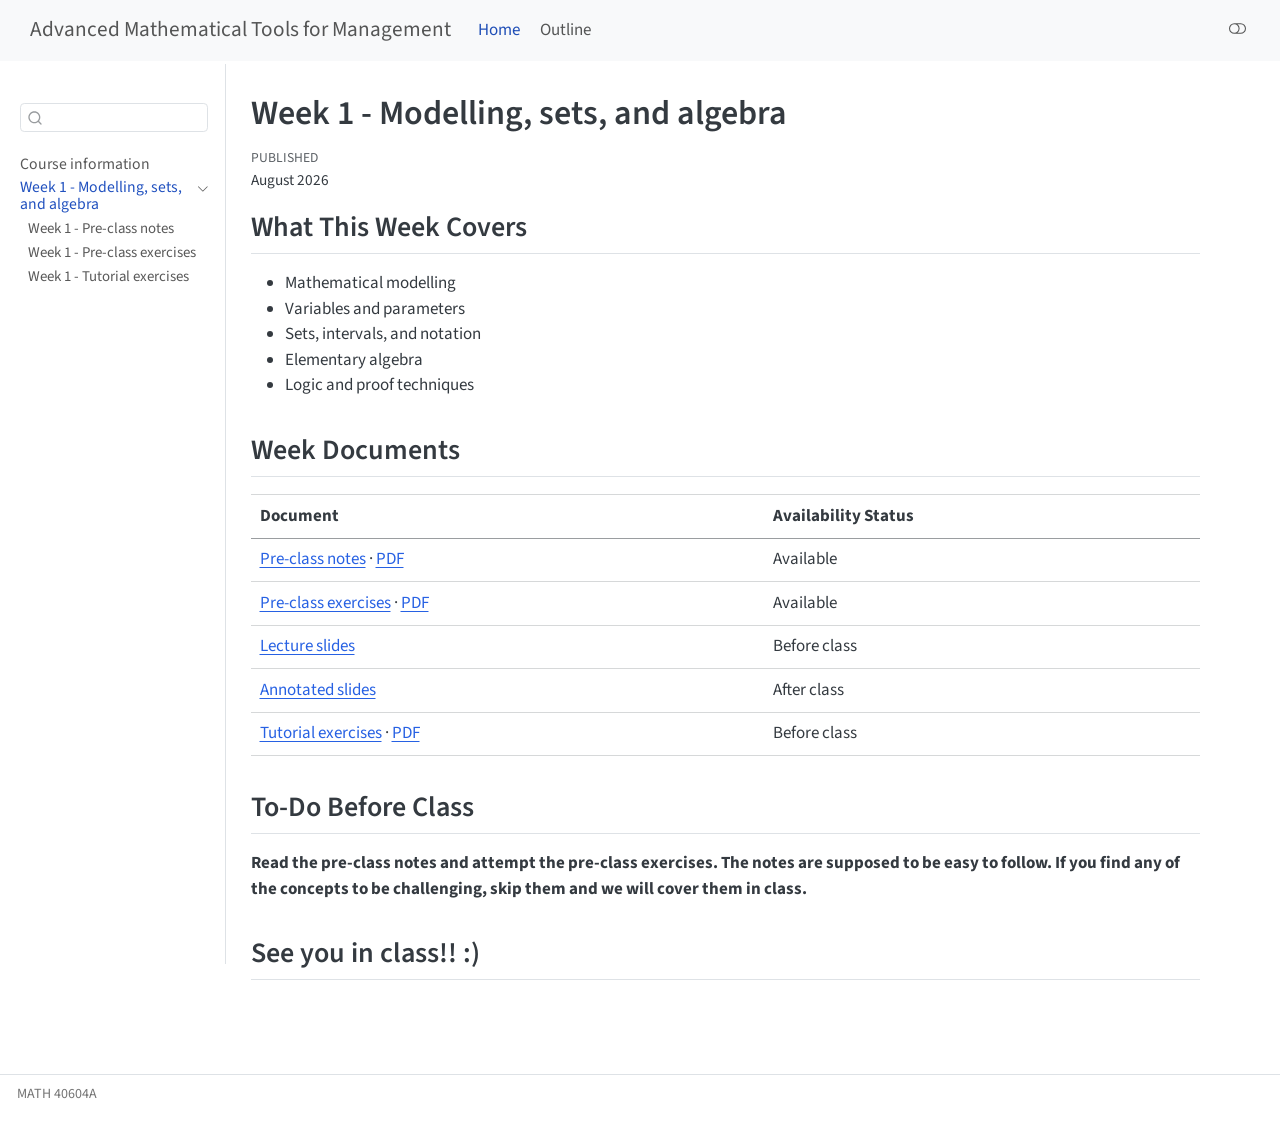
==== commit 404222da: "Built site for gh-pages" ====
--- a/weeks/w01/index.html
+++ b/weeks/w01/index.html
@@ -6,8 +6,6 @@
 
 <meta name="viewport" content="width=device-width, initial-scale=1.0, user-scalable=yes">
 
-<meta name="author" content="Fatiha Kacher">
-<meta name="author" content="Khaled Fouda">
 
 <title>Week 1 - Modelling, sets, and algebra – Advanced Mathematical Tools for Management</title>
 <style>
@@ -262,8 +260,8 @@
 <span class="menu-text">Home</span></a>
   </li>  
   <li class="nav-item">
-    <a class="nav-link" href="../../course-plan.html"> 
-<span class="menu-text">Course plan</span></a>
+    <a class="nav-link" href="../../outline.html"> 
+<span class="menu-text">Outline</span></a>
   </li>  
 </ul>
           </div> <!-- /navcollapse -->
@@ -351,13 +349,6 @@
 
 <div class="quarto-title-meta">
 
-    <div>
-    <div class="quarto-title-meta-heading">Authors</div>
-    <div class="quarto-title-meta-contents">
-             <p>Fatiha Kacher </p>
-             <p>Khaled Fouda </p>
-          </div>
-  </div>
     
     <div>
     <div class="quarto-title-meta-heading">Published</div>
@@ -851,8 +842,8 @@
       &nbsp;
     </div>
     <div class="nav-footer-right">
-<p>Fatiha Kacher . Khaled Fouda</p>
-</div>
+      &nbsp;
+    </div>
   </div>
 </footer>
 
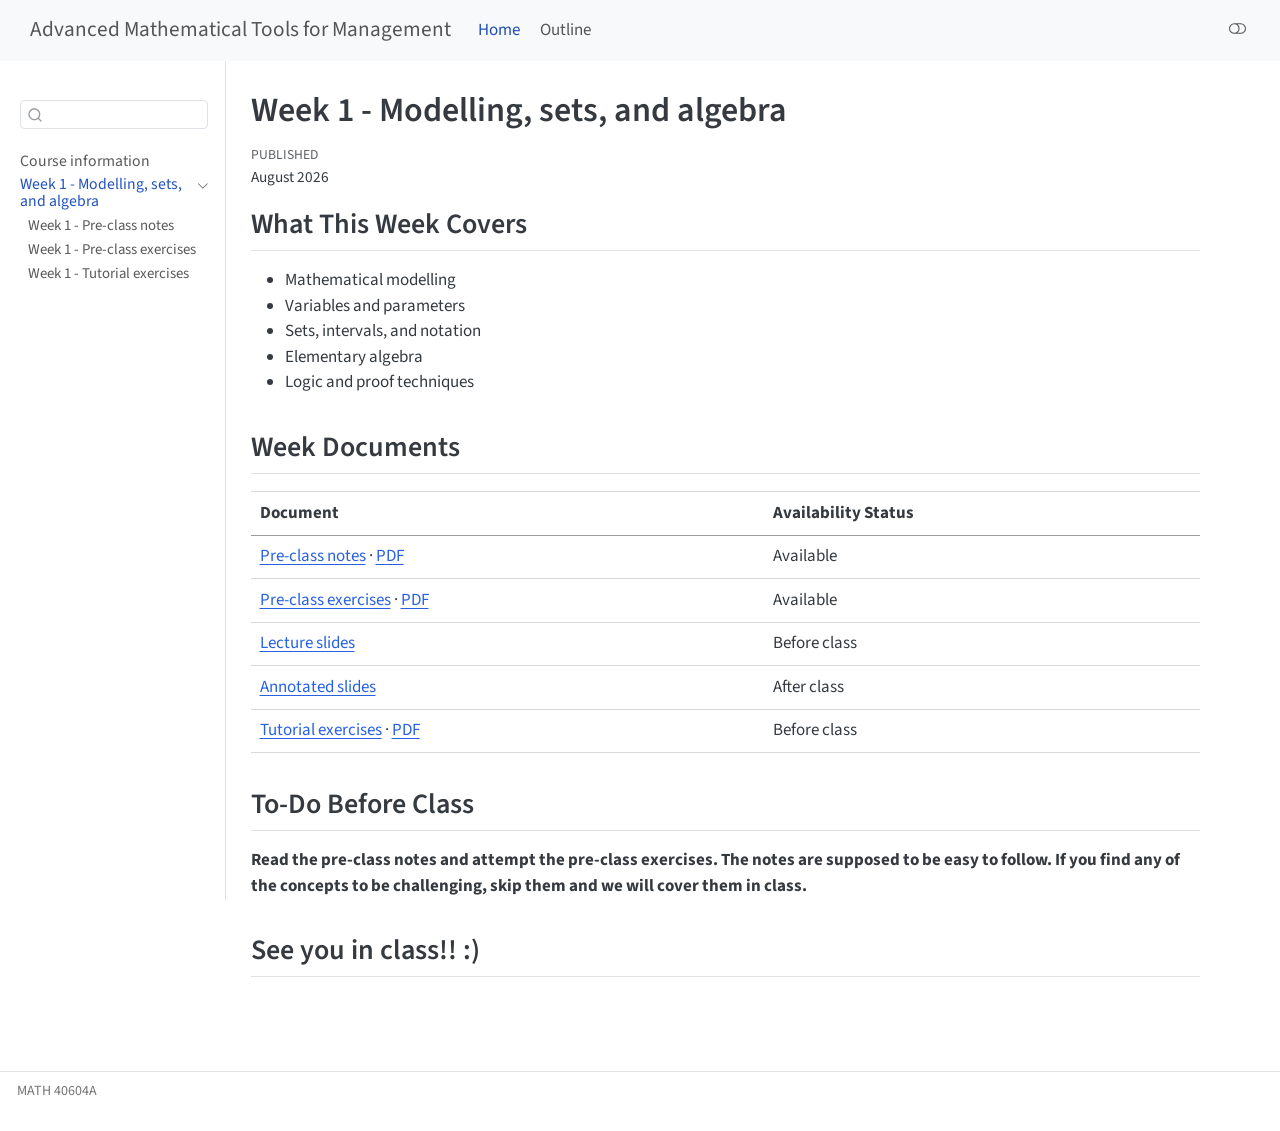
==== commit a01f0e7f: "Built site for gh-pages" ====
--- a/weeks/w01/index.html
+++ b/weeks/w01/index.html
@@ -2,7 +2,7 @@
 <html xmlns="http://www.w3.org/1999/xhtml" lang="en" xml:lang="en"><head>
 
 <meta charset="utf-8">
-<meta name="generator" content="quarto-1.9.37">
+<meta name="generator" content="quarto-1.10.18">
 
 <meta name="viewport" content="width=device-width, initial-scale=1.0, user-scalable=yes">
 
@@ -12,10 +12,13 @@
 /* Default styles provided by pandoc.
 ** See https://pandoc.org/MANUAL.html#variables-for-html for config info.
 */
-code{white-space: pre-wrap;}
 span.smallcaps{font-variant: small-caps;}
-div.columns{display: flex; gap: min(4vw, 1.5em);}
-div.column{flex: auto; overflow-x: auto;}
+div.columns{display: flex; gap: 1.5em;}
+div.column{flex: auto;}
+@media screen {
+div.columns{gap: min(4vw, 1.5em);}
+div.column{overflow-x: auto;}
+}
 div.hanging-indent{margin-left: 1.5em; text-indent: -1.5em;}
 ul.task-list{list-style: none;}
 ul.task-list li input[type="checkbox"] {
@@ -39,14 +42,14 @@
 <script src="../../site_libs/quarto-html/tippy.umd.min.js"></script>
 <script src="../../site_libs/quarto-html/anchor.min.js"></script>
 <link href="../../site_libs/quarto-html/tippy.css" rel="stylesheet">
-<link href="../../site_libs/quarto-html/quarto-syntax-highlighting-7f8f88aac4f3542376d5c11b86a4c14d.css" rel="stylesheet" class="quarto-color-scheme" id="quarto-text-highlighting-styles">
-<link href="../../site_libs/quarto-html/quarto-syntax-highlighting-dark-d0ae9245876894da5ac7e18953ecc5cc.css" rel="stylesheet" class="quarto-color-scheme quarto-color-alternate" id="quarto-text-highlighting-styles">
-<link href="../../site_libs/quarto-html/quarto-syntax-highlighting-7f8f88aac4f3542376d5c11b86a4c14d.css" rel="stylesheet" class="quarto-color-scheme-extra" id="quarto-text-highlighting-styles">
+<link href="../../site_libs/quarto-html/quarto-syntax-highlighting-64a204ab8560d761af7679ceaba22944.css" rel="stylesheet" class="quarto-color-scheme" id="quarto-text-highlighting-styles">
+<link href="../../site_libs/quarto-html/quarto-syntax-highlighting-dark-b85bc7c33db8c58e0ec93c3465666fed.css" rel="stylesheet" class="quarto-color-scheme quarto-color-alternate" id="quarto-text-highlighting-styles">
+<link href="../../site_libs/quarto-html/quarto-syntax-highlighting-64a204ab8560d761af7679ceaba22944.css" rel="stylesheet" class="quarto-color-scheme-extra" id="quarto-text-highlighting-styles">
 <script src="../../site_libs/bootstrap/bootstrap.min.js"></script>
 <link href="../../site_libs/bootstrap/bootstrap-icons.css" rel="stylesheet">
-<link href="../../site_libs/bootstrap/bootstrap-f23b87d0f4880dd50cc732f1f76ab932.min.css" rel="stylesheet" append-hash="true" class="quarto-color-scheme" id="quarto-bootstrap" data-mode="light">
-<link href="../../site_libs/bootstrap/bootstrap-dark-f20fd860e747afdd56fa80de740c06ae.min.css" rel="stylesheet" append-hash="true" class="quarto-color-scheme quarto-color-alternate" id="quarto-bootstrap" data-mode="dark">
-<link href="../../site_libs/bootstrap/bootstrap-f23b87d0f4880dd50cc732f1f76ab932.min.css" rel="stylesheet" append-hash="true" class="quarto-color-scheme-extra" id="quarto-bootstrap" data-mode="light">
+<link href="../../site_libs/bootstrap/bootstrap-fcc7a1606f154e4ee54e016228565702.min.css" rel="stylesheet" append-hash="true" class="quarto-color-scheme" id="quarto-bootstrap" data-mode="light">
+<link href="../../site_libs/bootstrap/bootstrap-dark-13b566219d82acbe343ece5a423bc09d.min.css" rel="stylesheet" append-hash="true" class="quarto-color-scheme quarto-color-alternate" id="quarto-bootstrap" data-mode="dark">
+<link href="../../site_libs/bootstrap/bootstrap-fcc7a1606f154e4ee54e016228565702.min.css" rel="stylesheet" append-hash="true" class="quarto-color-scheme-extra" id="quarto-bootstrap" data-mode="light">
 <script id="quarto-search-options" type="application/json">{
   "location": "sidebar",
   "copy-button": false,
@@ -505,7 +508,7 @@
     }
       var localhostRegex = new RegExp(/^(?:http|https):\/\/localhost\:?[0-9]*\//);
       var mailtoRegex = new RegExp(/^mailto:/);
-        var filterRegex = new RegExp("https:\/\/khaledfouda\.github\.io\/MATH40604_course-notes\/");
+        var filterRegex = new RegExp("https:\/\/khaledfouda\.github\.io\/MATH40604\/");
       var isInternal = (href) => {
           return filterRegex.test(href) || localhostRegex.test(href) || mailtoRegex.test(href);
       }
--- a/site_libs/quarto-html/quarto-syntax-highlighting-64a204ab8560d761af7679ceaba22944.css
+++ b/site_libs/quarto-html/quarto-syntax-highlighting-64a204ab8560d761af7679ceaba22944.css
@@ -0,0 +1,236 @@
+/* quarto syntax highlight colors */
+:root {
+  --quarto-hl-ot-color: #003B4F;
+  --quarto-hl-at-color: #657422;
+  --quarto-hl-ss-color: #20794D;
+  --quarto-hl-an-color: #5E5E5E;
+  --quarto-hl-fu-color: #4758AB;
+  --quarto-hl-st-color: #20794D;
+  --quarto-hl-cf-color: #003B4F;
+  --quarto-hl-op-color: #5E5E5E;
+  --quarto-hl-er-color: #AD0000;
+  --quarto-hl-bn-color: #AD0000;
+  --quarto-hl-al-color: #AD0000;
+  --quarto-hl-va-color: #111111;
+  --quarto-hl-bu-color: inherit;
+  --quarto-hl-ex-color: inherit;
+  --quarto-hl-pp-color: #AD0000;
+  --quarto-hl-in-color: #5E5E5E;
+  --quarto-hl-vs-color: #20794D;
+  --quarto-hl-wa-color: #5E5E5E;
+  --quarto-hl-do-color: #5E5E5E;
+  --quarto-hl-im-color: #00769E;
+  --quarto-hl-ch-color: #20794D;
+  --quarto-hl-dt-color: #AD0000;
+  --quarto-hl-fl-color: #AD0000;
+  --quarto-hl-co-color: #5E5E5E;
+  --quarto-hl-cv-color: #5E5E5E;
+  --quarto-hl-cn-color: #8f5902;
+  --quarto-hl-sc-color: #5E5E5E;
+  --quarto-hl-dv-color: #AD0000;
+  --quarto-hl-kw-color: #003B4F;
+}
+
+/* other quarto variables */
+:root {
+  --quarto-font-monospace: SFMono-Regular, Menlo, Monaco, Consolas, "Liberation Mono", "Courier New", monospace;
+}
+
+/* syntax highlight based on Pandoc's rules */
+pre > code.sourceCode > span {
+  color: #003B4F;
+}
+
+code.sourceCode > span {
+  color: #003B4F;
+}
+
+div.sourceCode,
+div.sourceCode pre.sourceCode {
+  color: #003B4F;
+}
+
+/* Normal */
+code span {
+  color: #003B4F;
+}
+
+/* Alert */
+code span.al {
+  color: #AD0000;
+  font-style: inherit;
+}
+
+/* Annotation */
+code span.an {
+  color: #5E5E5E;
+  font-style: inherit;
+}
+
+/* Attribute */
+code span.at {
+  color: #657422;
+  font-style: inherit;
+}
+
+/* BaseN */
+code span.bn {
+  color: #AD0000;
+  font-style: inherit;
+}
+
+/* BuiltIn */
+code span.bu {
+  font-style: inherit;
+}
+
+/* ControlFlow */
+code span.cf {
+  color: #003B4F;
+  font-weight: bold;
+  font-style: inherit;
+}
+
+/* Char */
+code span.ch {
+  color: #20794D;
+  font-style: inherit;
+}
+
+/* Constant */
+code span.cn {
+  color: #8f5902;
+  font-style: inherit;
+}
+
+/* Comment */
+code span.co {
+  color: #5E5E5E;
+  font-style: inherit;
+}
+
+/* CommentVar */
+code span.cv {
+  color: #5E5E5E;
+  font-style: italic;
+}
+
+/* Documentation */
+code span.do {
+  color: #5E5E5E;
+  font-style: italic;
+}
+
+/* DataType */
+code span.dt {
+  color: #AD0000;
+  font-style: inherit;
+}
+
+/* DecVal */
+code span.dv {
+  color: #AD0000;
+  font-style: inherit;
+}
+
+/* Error */
+code span.er {
+  color: #AD0000;
+  font-style: inherit;
+}
+
+/* Extension */
+code span.ex {
+  font-style: inherit;
+}
+
+/* Float */
+code span.fl {
+  color: #AD0000;
+  font-style: inherit;
+}
+
+/* Function */
+code span.fu {
+  color: #4758AB;
+  font-style: inherit;
+}
+
+/* Import */
+code span.im {
+  color: #00769E;
+  font-style: inherit;
+}
+
+/* Information */
+code span.in {
+  color: #5E5E5E;
+  font-style: inherit;
+}
+
+/* Keyword */
+code span.kw {
+  color: #003B4F;
+  font-weight: bold;
+  font-style: inherit;
+}
+
+/* Operator */
+code span.op {
+  color: #5E5E5E;
+  font-style: inherit;
+}
+
+/* Other */
+code span.ot {
+  color: #003B4F;
+  font-style: inherit;
+}
+
+/* Preprocessor */
+code span.pp {
+  color: #AD0000;
+  font-style: inherit;
+}
+
+/* SpecialChar */
+code span.sc {
+  color: #5E5E5E;
+  font-style: inherit;
+}
+
+/* SpecialString */
+code span.ss {
+  color: #20794D;
+  font-style: inherit;
+}
+
+/* String */
+code span.st {
+  color: #20794D;
+  font-style: inherit;
+}
+
+/* Variable */
+code span.va {
+  color: #111111;
+  font-style: inherit;
+}
+
+/* VerbatimString */
+code span.vs {
+  color: #20794D;
+  font-style: inherit;
+}
+
+/* Warning */
+code span.wa {
+  color: #5E5E5E;
+  font-style: italic;
+}
+
+.prevent-inlining {
+  content: "</";
+}
+
+/*# sourceMappingURL=9d8d5bb603a83b8298b89080a598c93b.css.map */
--- a/site_libs/quarto-html/quarto-syntax-highlighting-dark-b85bc7c33db8c58e0ec93c3465666fed.css
+++ b/site_libs/quarto-html/quarto-syntax-highlighting-dark-b85bc7c33db8c58e0ec93c3465666fed.css
@@ -0,0 +1,219 @@
+/* quarto syntax highlight colors */
+:root {
+  --quarto-hl-al-color: #f07178;
+  --quarto-hl-an-color: #d4d0ab;
+  --quarto-hl-at-color: #00e0e0;
+  --quarto-hl-bn-color: #d4d0ab;
+  --quarto-hl-bu-color: #abe338;
+  --quarto-hl-ch-color: #abe338;
+  --quarto-hl-co-color: #f8f8f2;
+  --quarto-hl-cv-color: #ffd700;
+  --quarto-hl-cn-color: #ffd700;
+  --quarto-hl-cf-color: #ffa07a;
+  --quarto-hl-dt-color: #ffa07a;
+  --quarto-hl-dv-color: #d4d0ab;
+  --quarto-hl-do-color: #f8f8f2;
+  --quarto-hl-er-color: #f07178;
+  --quarto-hl-ex-color: #00e0e0;
+  --quarto-hl-fl-color: #d4d0ab;
+  --quarto-hl-fu-color: #ffa07a;
+  --quarto-hl-im-color: #abe338;
+  --quarto-hl-in-color: #d4d0ab;
+  --quarto-hl-kw-color: #ffa07a;
+  --quarto-hl-op-color: #ffa07a;
+  --quarto-hl-ot-color: #00e0e0;
+  --quarto-hl-pp-color: #dcc6e0;
+  --quarto-hl-re-color: #00e0e0;
+  --quarto-hl-sc-color: #abe338;
+  --quarto-hl-ss-color: #abe338;
+  --quarto-hl-st-color: #abe338;
+  --quarto-hl-va-color: #00e0e0;
+  --quarto-hl-vs-color: #abe338;
+  --quarto-hl-wa-color: #dcc6e0;
+}
+
+/* other quarto variables */
+:root {
+  --quarto-font-monospace: SFMono-Regular, Menlo, Monaco, Consolas, "Liberation Mono", "Courier New", monospace;
+}
+
+/* syntax highlight based on Pandoc's rules */
+pre > code.sourceCode > span {
+  color: #f8f8f2;
+}
+
+code.sourceCode > span {
+  color: #f8f8f2;
+}
+
+div.sourceCode,
+div.sourceCode pre.sourceCode {
+  color: #f8f8f2;
+}
+
+/* Normal */
+code span {
+  color: #f8f8f2;
+}
+
+/* Alert */
+code span.al {
+  color: #f07178;
+}
+
+/* Annotation */
+code span.an {
+  color: #d4d0ab;
+}
+
+/* Attribute */
+code span.at {
+  color: #00e0e0;
+}
+
+/* BaseN */
+code span.bn {
+  color: #d4d0ab;
+}
+
+/* BuiltIn */
+code span.bu {
+  color: #abe338;
+}
+
+/* ControlFlow */
+code span.cf {
+  font-weight: bold;
+  color: #ffa07a;
+}
+
+/* Char */
+code span.ch {
+  color: #abe338;
+}
+
+/* Constant */
+code span.cn {
+  color: #ffd700;
+}
+
+/* Comment */
+code span.co {
+  font-style: italic;
+  color: #f8f8f2;
+}
+
+/* CommentVar */
+code span.cv {
+  color: #ffd700;
+}
+
+/* Documentation */
+code span.do {
+  color: #f8f8f2;
+}
+
+/* DataType */
+code span.dt {
+  color: #ffa07a;
+}
+
+/* DecVal */
+code span.dv {
+  color: #d4d0ab;
+}
+
+/* Error */
+code span.er {
+  color: #f07178;
+  text-decoration: underline;
+}
+
+/* Extension */
+code span.ex {
+  font-weight: bold;
+  color: #00e0e0;
+}
+
+/* Float */
+code span.fl {
+  color: #d4d0ab;
+}
+
+/* Function */
+code span.fu {
+  color: #ffa07a;
+}
+
+/* Import */
+code span.im {
+  color: #abe338;
+}
+
+/* Information */
+code span.in {
+  color: #d4d0ab;
+}
+
+/* Keyword */
+code span.kw {
+  font-weight: bold;
+  color: #ffa07a;
+}
+
+/* Operator */
+code span.op {
+  color: #ffa07a;
+}
+
+/* Other */
+code span.ot {
+  color: #00e0e0;
+}
+
+/* Preprocessor */
+code span.pp {
+  color: #dcc6e0;
+}
+
+/* RegionMarker */
+code span.re {
+  background-color: #f8f8f2;
+  color: #00e0e0;
+}
+
+/* SpecialChar */
+code span.sc {
+  color: #abe338;
+}
+
+/* SpecialString */
+code span.ss {
+  color: #abe338;
+}
+
+/* String */
+code span.st {
+  color: #abe338;
+}
+
+/* Variable */
+code span.va {
+  color: #00e0e0;
+}
+
+/* VerbatimString */
+code span.vs {
+  color: #abe338;
+}
+
+/* Warning */
+code span.wa {
+  color: #dcc6e0;
+}
+
+.prevent-inlining {
+  content: "</";
+}
+
+/*# sourceMappingURL=4ed8f1090dec6531da29ab00902aa718.css.map */
--- a/site_libs/quarto-html/quarto-syntax-highlighting-64a204ab8560d761af7679ceaba22944.css
+++ b/site_libs/quarto-html/quarto-syntax-highlighting-64a204ab8560d761af7679ceaba22944.css
@@ -0,0 +1,236 @@
+/* quarto syntax highlight colors */
+:root {
+  --quarto-hl-ot-color: #003B4F;
+  --quarto-hl-at-color: #657422;
+  --quarto-hl-ss-color: #20794D;
+  --quarto-hl-an-color: #5E5E5E;
+  --quarto-hl-fu-color: #4758AB;
+  --quarto-hl-st-color: #20794D;
+  --quarto-hl-cf-color: #003B4F;
+  --quarto-hl-op-color: #5E5E5E;
+  --quarto-hl-er-color: #AD0000;
+  --quarto-hl-bn-color: #AD0000;
+  --quarto-hl-al-color: #AD0000;
+  --quarto-hl-va-color: #111111;
+  --quarto-hl-bu-color: inherit;
+  --quarto-hl-ex-color: inherit;
+  --quarto-hl-pp-color: #AD0000;
+  --quarto-hl-in-color: #5E5E5E;
+  --quarto-hl-vs-color: #20794D;
+  --quarto-hl-wa-color: #5E5E5E;
+  --quarto-hl-do-color: #5E5E5E;
+  --quarto-hl-im-color: #00769E;
+  --quarto-hl-ch-color: #20794D;
+  --quarto-hl-dt-color: #AD0000;
+  --quarto-hl-fl-color: #AD0000;
+  --quarto-hl-co-color: #5E5E5E;
+  --quarto-hl-cv-color: #5E5E5E;
+  --quarto-hl-cn-color: #8f5902;
+  --quarto-hl-sc-color: #5E5E5E;
+  --quarto-hl-dv-color: #AD0000;
+  --quarto-hl-kw-color: #003B4F;
+}
+
+/* other quarto variables */
+:root {
+  --quarto-font-monospace: SFMono-Regular, Menlo, Monaco, Consolas, "Liberation Mono", "Courier New", monospace;
+}
+
+/* syntax highlight based on Pandoc's rules */
+pre > code.sourceCode > span {
+  color: #003B4F;
+}
+
+code.sourceCode > span {
+  color: #003B4F;
+}
+
+div.sourceCode,
+div.sourceCode pre.sourceCode {
+  color: #003B4F;
+}
+
+/* Normal */
+code span {
+  color: #003B4F;
+}
+
+/* Alert */
+code span.al {
+  color: #AD0000;
+  font-style: inherit;
+}
+
+/* Annotation */
+code span.an {
+  color: #5E5E5E;
+  font-style: inherit;
+}
+
+/* Attribute */
+code span.at {
+  color: #657422;
+  font-style: inherit;
+}
+
+/* BaseN */
+code span.bn {
+  color: #AD0000;
+  font-style: inherit;
+}
+
+/* BuiltIn */
+code span.bu {
+  font-style: inherit;
+}
+
+/* ControlFlow */
+code span.cf {
+  color: #003B4F;
+  font-weight: bold;
+  font-style: inherit;
+}
+
+/* Char */
+code span.ch {
+  color: #20794D;
+  font-style: inherit;
+}
+
+/* Constant */
+code span.cn {
+  color: #8f5902;
+  font-style: inherit;
+}
+
+/* Comment */
+code span.co {
+  color: #5E5E5E;
+  font-style: inherit;
+}
+
+/* CommentVar */
+code span.cv {
+  color: #5E5E5E;
+  font-style: italic;
+}
+
+/* Documentation */
+code span.do {
+  color: #5E5E5E;
+  font-style: italic;
+}
+
+/* DataType */
+code span.dt {
+  color: #AD0000;
+  font-style: inherit;
+}
+
+/* DecVal */
+code span.dv {
+  color: #AD0000;
+  font-style: inherit;
+}
+
+/* Error */
+code span.er {
+  color: #AD0000;
+  font-style: inherit;
+}
+
+/* Extension */
+code span.ex {
+  font-style: inherit;
+}
+
+/* Float */
+code span.fl {
+  color: #AD0000;
+  font-style: inherit;
+}
+
+/* Function */
+code span.fu {
+  color: #4758AB;
+  font-style: inherit;
+}
+
+/* Import */
+code span.im {
+  color: #00769E;
+  font-style: inherit;
+}
+
+/* Information */
+code span.in {
+  color: #5E5E5E;
+  font-style: inherit;
+}
+
+/* Keyword */
+code span.kw {
+  color: #003B4F;
+  font-weight: bold;
+  font-style: inherit;
+}
+
+/* Operator */
+code span.op {
+  color: #5E5E5E;
+  font-style: inherit;
+}
+
+/* Other */
+code span.ot {
+  color: #003B4F;
+  font-style: inherit;
+}
+
+/* Preprocessor */
+code span.pp {
+  color: #AD0000;
+  font-style: inherit;
+}
+
+/* SpecialChar */
+code span.sc {
+  color: #5E5E5E;
+  font-style: inherit;
+}
+
+/* SpecialString */
+code span.ss {
+  color: #20794D;
+  font-style: inherit;
+}
+
+/* String */
+code span.st {
+  color: #20794D;
+  font-style: inherit;
+}
+
+/* Variable */
+code span.va {
+  color: #111111;
+  font-style: inherit;
+}
+
+/* VerbatimString */
+code span.vs {
+  color: #20794D;
+  font-style: inherit;
+}
+
+/* Warning */
+code span.wa {
+  color: #5E5E5E;
+  font-style: italic;
+}
+
+.prevent-inlining {
+  content: "</";
+}
+
+/*# sourceMappingURL=9d8d5bb603a83b8298b89080a598c93b.css.map */
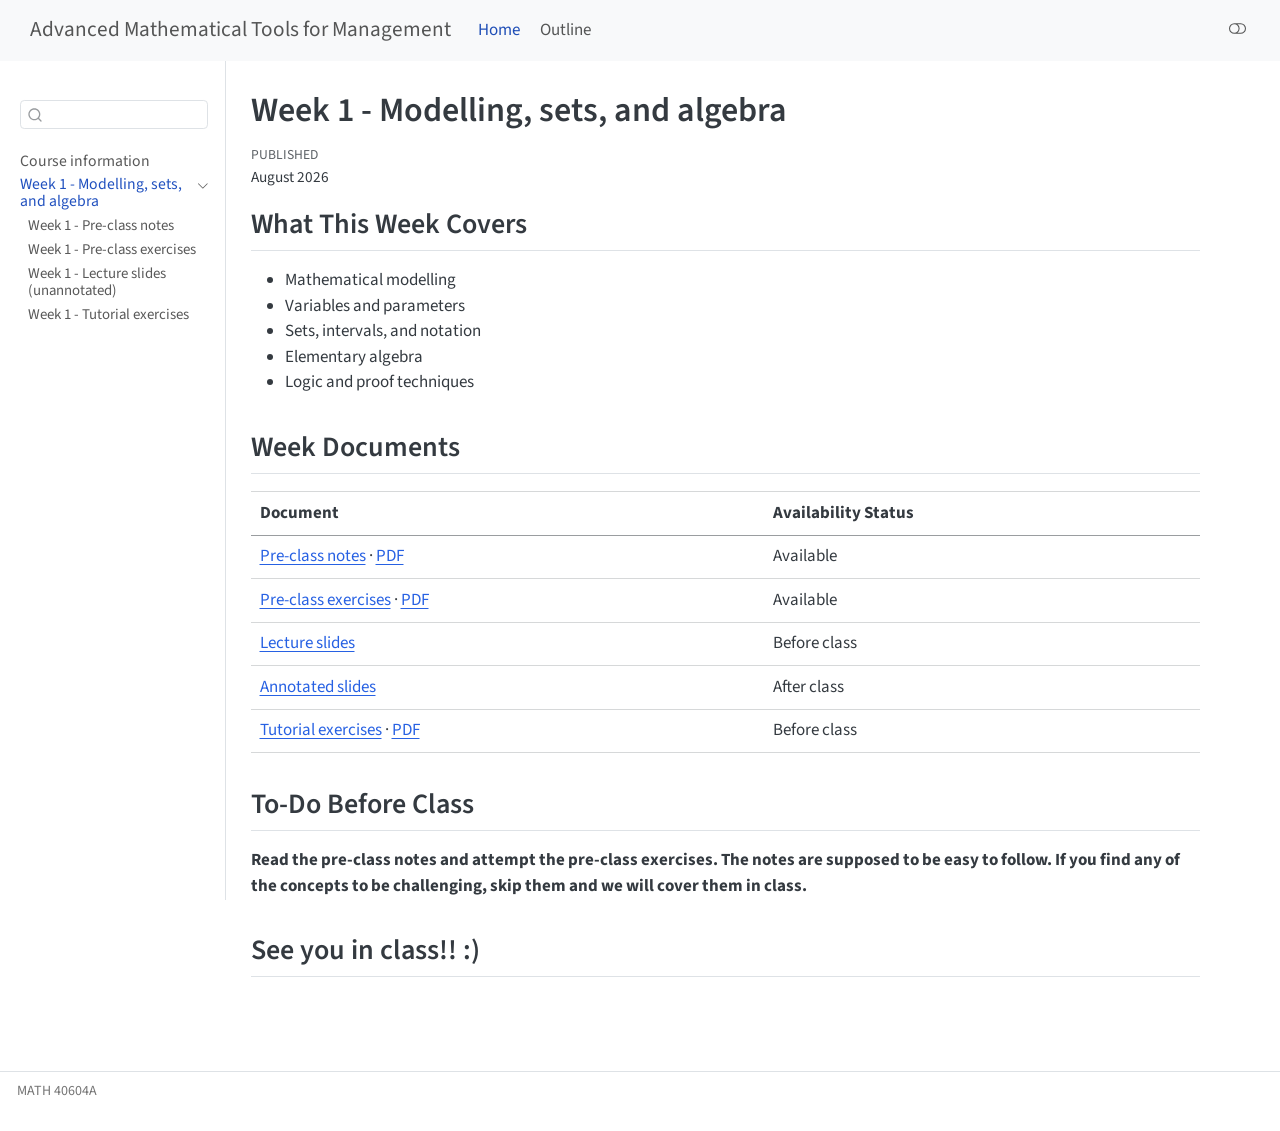
==== commit 5050ccc0: "Built site for gh-pages" ====
--- a/weeks/w01/index.html
+++ b/weeks/w01/index.html
@@ -327,6 +327,12 @@
 </li>
           <li class="sidebar-item">
   <div class="sidebar-item-container"> 
+  <a href="../../weeks/w01/w01-3-slides.pdf" class="sidebar-item-text sidebar-link">
+ <span class="menu-text">Week 1 - Lecture slides (unannotated)</span></a>
+  </div>
+</li>
+          <li class="sidebar-item">
+  <div class="sidebar-item-container"> 
   <a href="../../weeks/w01/w01-4-tutorial.html" class="sidebar-item-text sidebar-link">
  <span class="menu-text">Week 1 - Tutorial exercises</span></a>
   </div>
